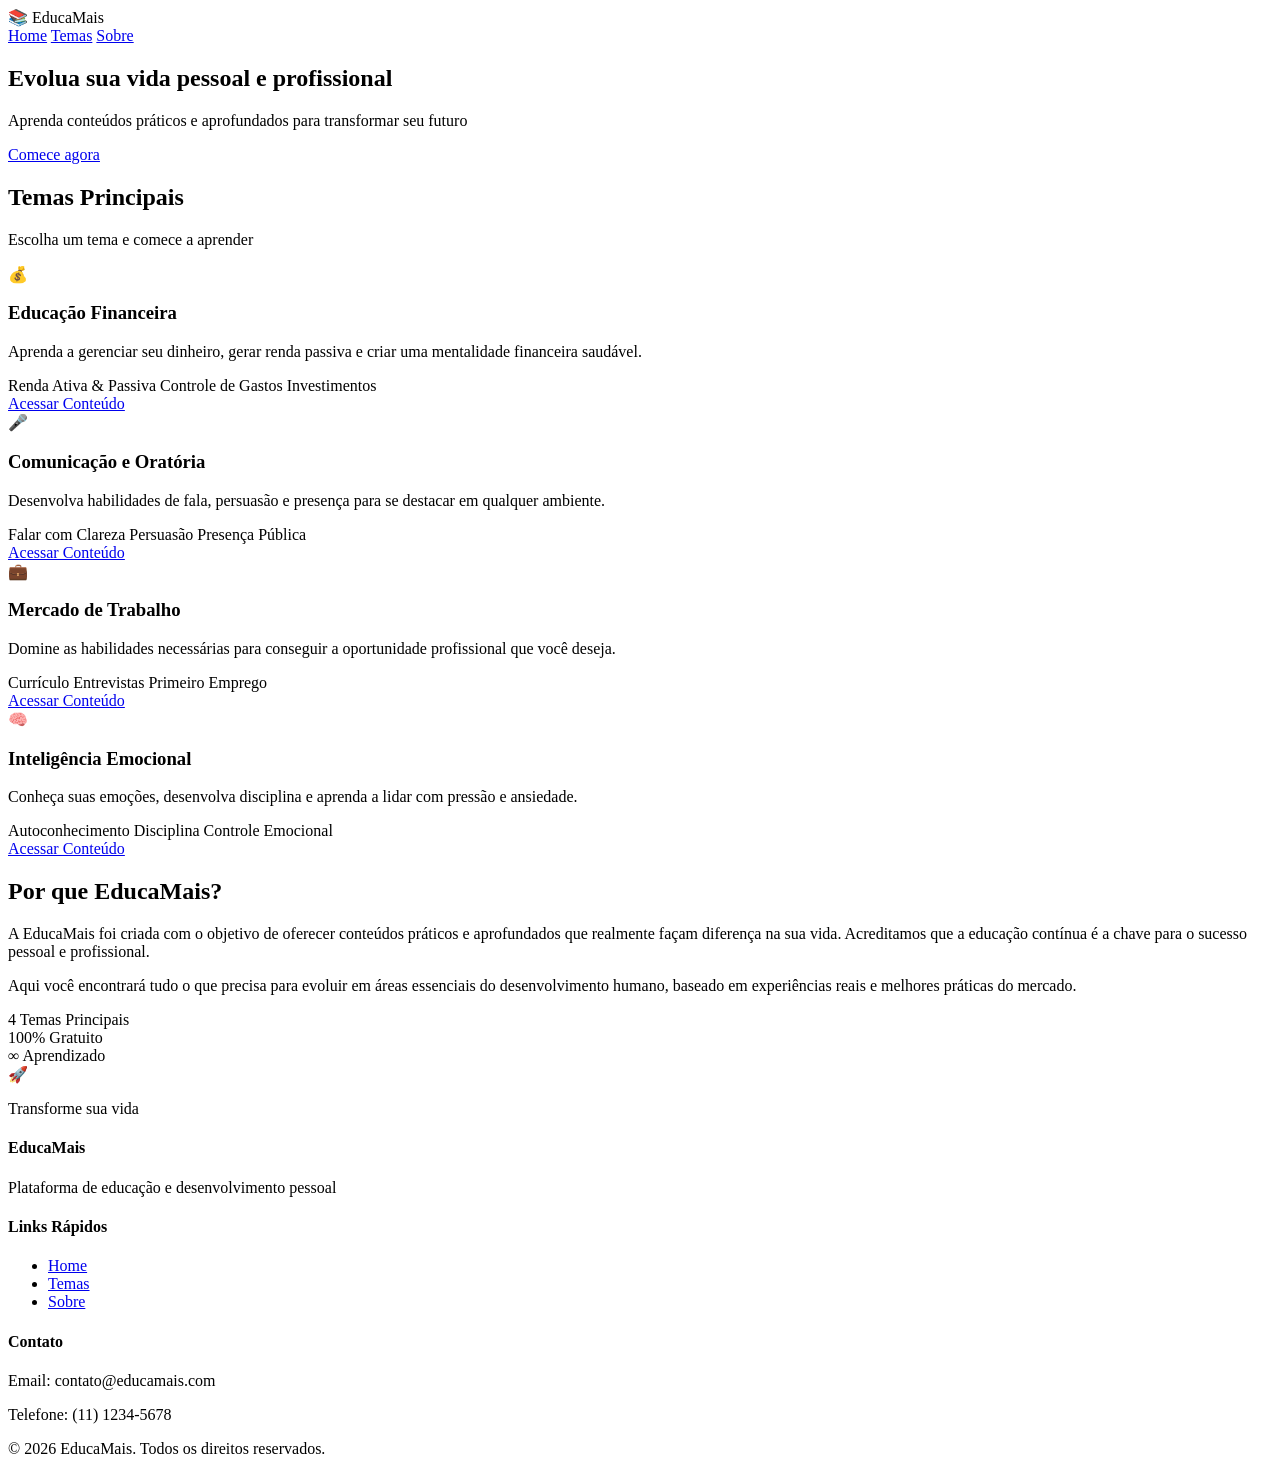
==== index.html @ 3a226efd "Add files via upload" ====
<!DOCTYPE html>
<html lang="pt-BR">
<head>
    <meta charset="UTF-8">
    <meta name="viewport" content="width=device-width, initial-scale=1.0">
    <title>EducaMais - Educação e Desenvolvimento Pessoal</title>
    <link rel="stylesheet" href="style.css">
</head>
<body>
    <!-- Navbar Fixa -->
    <nav class="navbar">
        <div class="navbar-container">
            <div class="navbar-logo">
                <span class="logo-icon">📚</span>
                <span class="logo-text">EducaMais</span>
            </div>
            <div class="navbar-menu">
                <a href="index.html" class="nav-link active">Home</a>
                <a href="#temas" class="nav-link">Temas</a>
                <a href="#sobre" class="nav-link">Sobre</a>
            </div>
            <div class="hamburger">
                <span></span>
                <span></span>
                <span></span>
            </div>
        </div>
    </nav>

    <!-- Hero Section -->
    <section class="hero">
        <div class="hero-content">
            <h1 class="hero-title">Evolua sua vida pessoal e profissional</h1>
            <p class="hero-subtitle">Aprenda conteúdos práticos e aprofundados para transformar seu futuro</p>
            <a href="#temas" class="btn btn-primary btn-large">Comece agora</a>
        </div>
        <div class="hero-background">
            <div class="gradient-orb orb-1"></div>
            <div class="gradient-orb orb-2"></div>
            <div class="gradient-orb orb-3"></div>
        </div>
    </section>

    <!-- Seção de Temas -->
    <section id="temas" class="temas">
        <div class="container">
            <div class="section-header">
                <h2 class="section-title">Temas Principais</h2>
                <p class="section-subtitle">Escolha um tema e comece a aprender</p>
            </div>

            <div class="temas-grid">
                <!-- Card Educação Financeira -->
                <div class="tema-card">
                    <div class="card-icon">💰</div>
                    <h3 class="card-title">Educação Financeira</h3>
                    <p class="card-description">Aprenda a gerenciar seu dinheiro, gerar renda passiva e criar uma mentalidade financeira saudável.</p>
                    <div class="card-features">
                        <span class="feature">Renda Ativa & Passiva</span>
                        <span class="feature">Controle de Gastos</span>
                        <span class="feature">Investimentos</span>
                    </div>
                    <a href="educacao-financeira.html" class="btn btn-secondary">Acessar Conteúdo</a>
                </div>

                <!-- Card Comunicação -->
                <div class="tema-card">
                    <div class="card-icon">🎤</div>
                    <h3 class="card-title">Comunicação e Oratória</h3>
                    <p class="card-description">Desenvolva habilidades de fala, persuasão e presença para se destacar em qualquer ambiente.</p>
                    <div class="card-features">
                        <span class="feature">Falar com Clareza</span>
                        <span class="feature">Persuasão</span>
                        <span class="feature">Presença Pública</span>
                    </div>
                    <a href="comunicacao.html" class="btn btn-secondary">Acessar Conteúdo</a>
                </div>

                <!-- Card Mercado de Trabalho -->
                <div class="tema-card">
                    <div class="card-icon">💼</div>
                    <h3 class="card-title">Mercado de Trabalho</h3>
                    <p class="card-description">Domine as habilidades necessárias para conseguir a oportunidade profissional que você deseja.</p>
                    <div class="card-features">
                        <span class="feature">Currículo</span>
                        <span class="feature">Entrevistas</span>
                        <span class="feature">Primeiro Emprego</span>
                    </div>
                    <a href="mercado-trabalho.html" class="btn btn-secondary">Acessar Conteúdo</a>
                </div>

                <!-- Card Inteligência Emocional -->
                <div class="tema-card">
                    <div class="card-icon">🧠</div>
                    <h3 class="card-title">Inteligência Emocional</h3>
                    <p class="card-description">Conheça suas emoções, desenvolva disciplina e aprenda a lidar com pressão e ansiedade.</p>
                    <div class="card-features">
                        <span class="feature">Autoconhecimento</span>
                        <span class="feature">Disciplina</span>
                        <span class="feature">Controle Emocional</span>
                    </div>
                    <a href="inteligencia-emocional.html" class="btn btn-secondary">Acessar Conteúdo</a>
                </div>
            </div>
        </div>
    </section>

    <!-- Seção Sobre -->
    <section id="sobre" class="sobre">
        <div class="container">
            <div class="sobre-content">
                <div class="sobre-text">
                    <h2 class="sobre-title">Por que EducaMais?</h2>
                    <p class="sobre-paragraph">
                        A EducaMais foi criada com o objetivo de oferecer conteúdos práticos e aprofundados que realmente façam diferença na sua vida. Acreditamos que a educação contínua é a chave para o sucesso pessoal e profissional.
                    </p>
                    <p class="sobre-paragraph">
                        Aqui você encontrará tudo o que precisa para evoluir em áreas essenciais do desenvolvimento humano, baseado em experiências reais e melhores práticas do mercado.
                    </p>
                    <div class="sobre-stats">
                        <div class="stat">
                            <span class="stat-number">4</span>
                            <span class="stat-label">Temas Principais</span>
                        </div>
                        <div class="stat">
                            <span class="stat-number">100%</span>
                            <span class="stat-label">Gratuito</span>
                        </div>
                        <div class="stat">
                            <span class="stat-number">∞</span>
                            <span class="stat-label">Aprendizado</span>
                        </div>
                    </div>
                </div>
                <div class="sobre-image">
                    <div class="image-placeholder">
                        <div class="placeholder-content">
                            <span class="placeholder-icon">🚀</span>
                            <p>Transforme sua vida</p>
                        </div>
                    </div>
                </div>
            </div>
        </div>
    </section>

    <!-- Footer -->
    <footer class="footer">
        <div class="container">
            <div class="footer-content">
                <div class="footer-section">
                    <h4>EducaMais</h4>
                    <p>Plataforma de educação e desenvolvimento pessoal</p>
                </div>
                <div class="footer-section">
                    <h4>Links Rápidos</h4>
                    <ul>
                        <li><a href="index.html">Home</a></li>
                        <li><a href="#temas">Temas</a></li>
                        <li><a href="#sobre">Sobre</a></li>
                    </ul>
                </div>
                <div class="footer-section">
                    <h4>Contato</h4>
                    <p>Email: contato@educamais.com</p>
                    <p>Telefone: (11) 1234-5678</p>
                </div>
            </div>
            <div class="footer-bottom">
                <p>&copy; 2026 EducaMais. Todos os direitos reservados.</p>
            </div>
        </div>
    </footer>

    <script src="script.js"></script>
</body>
</html>
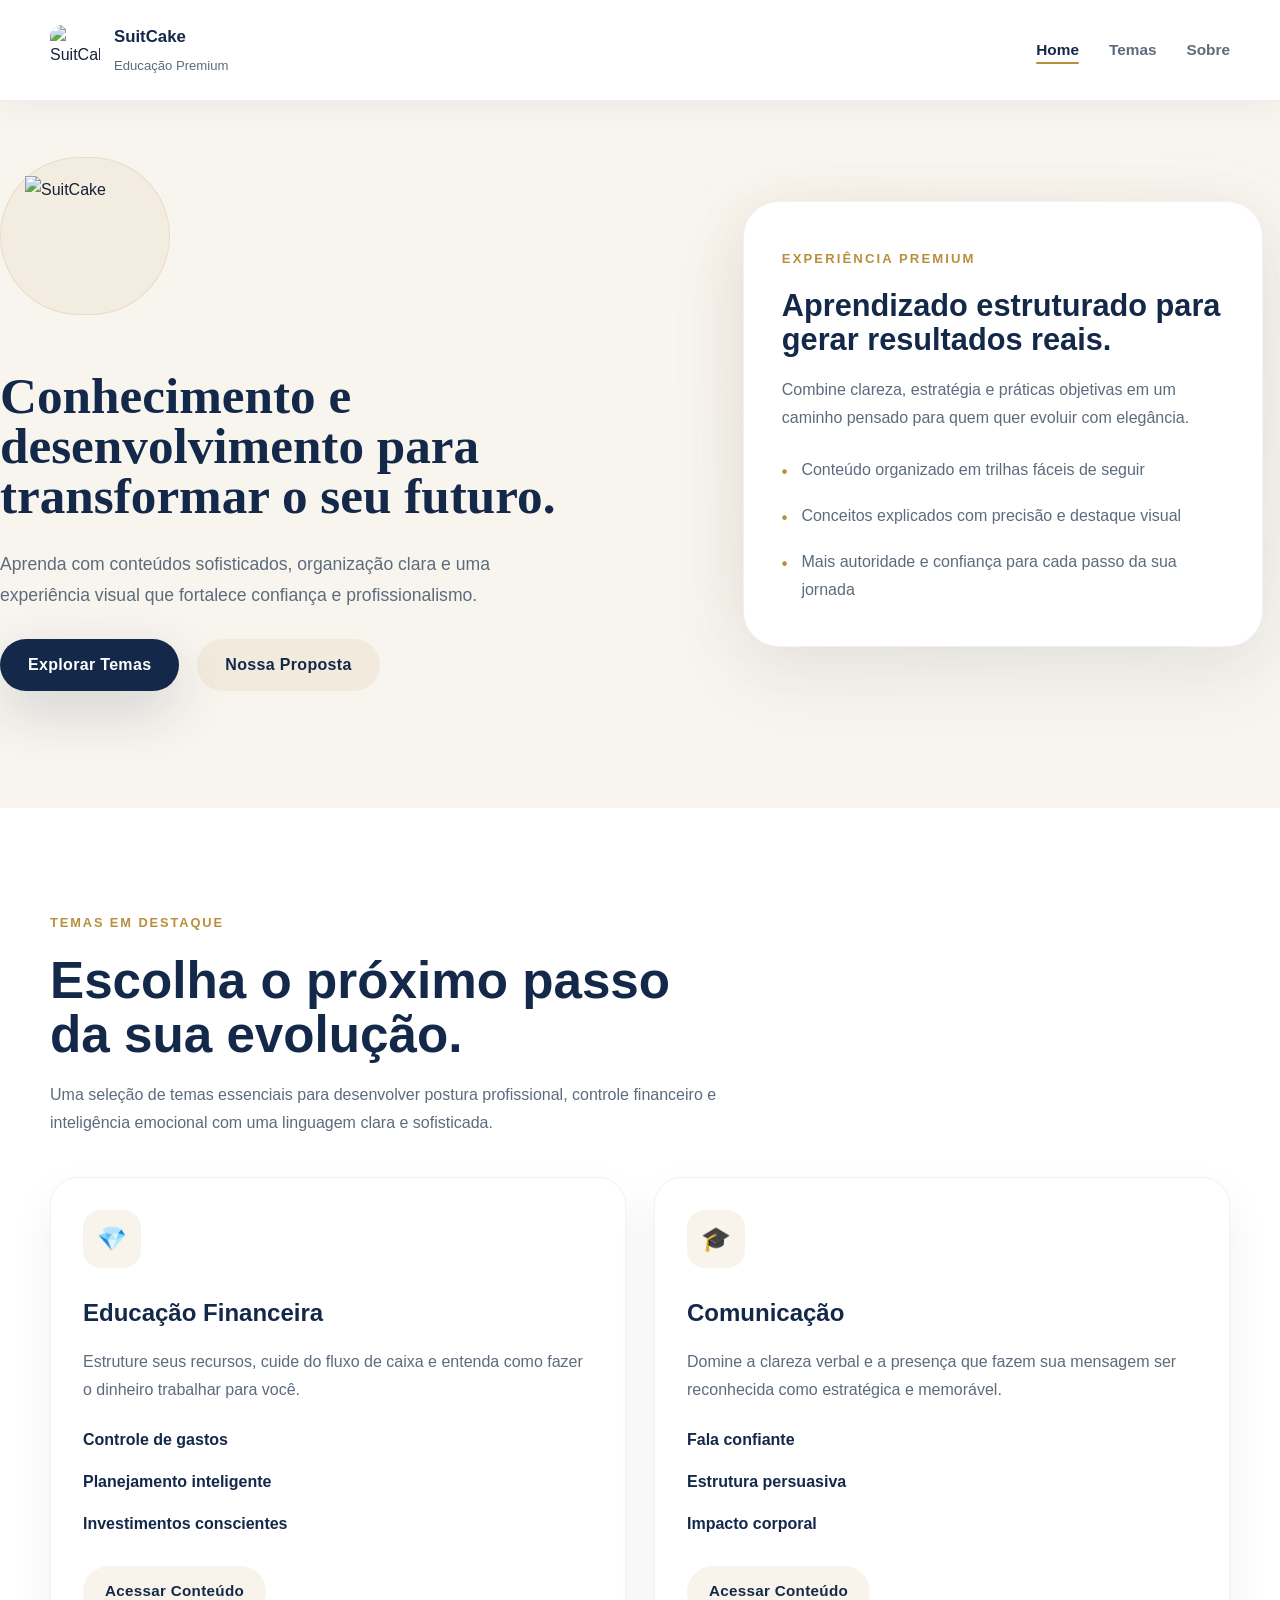
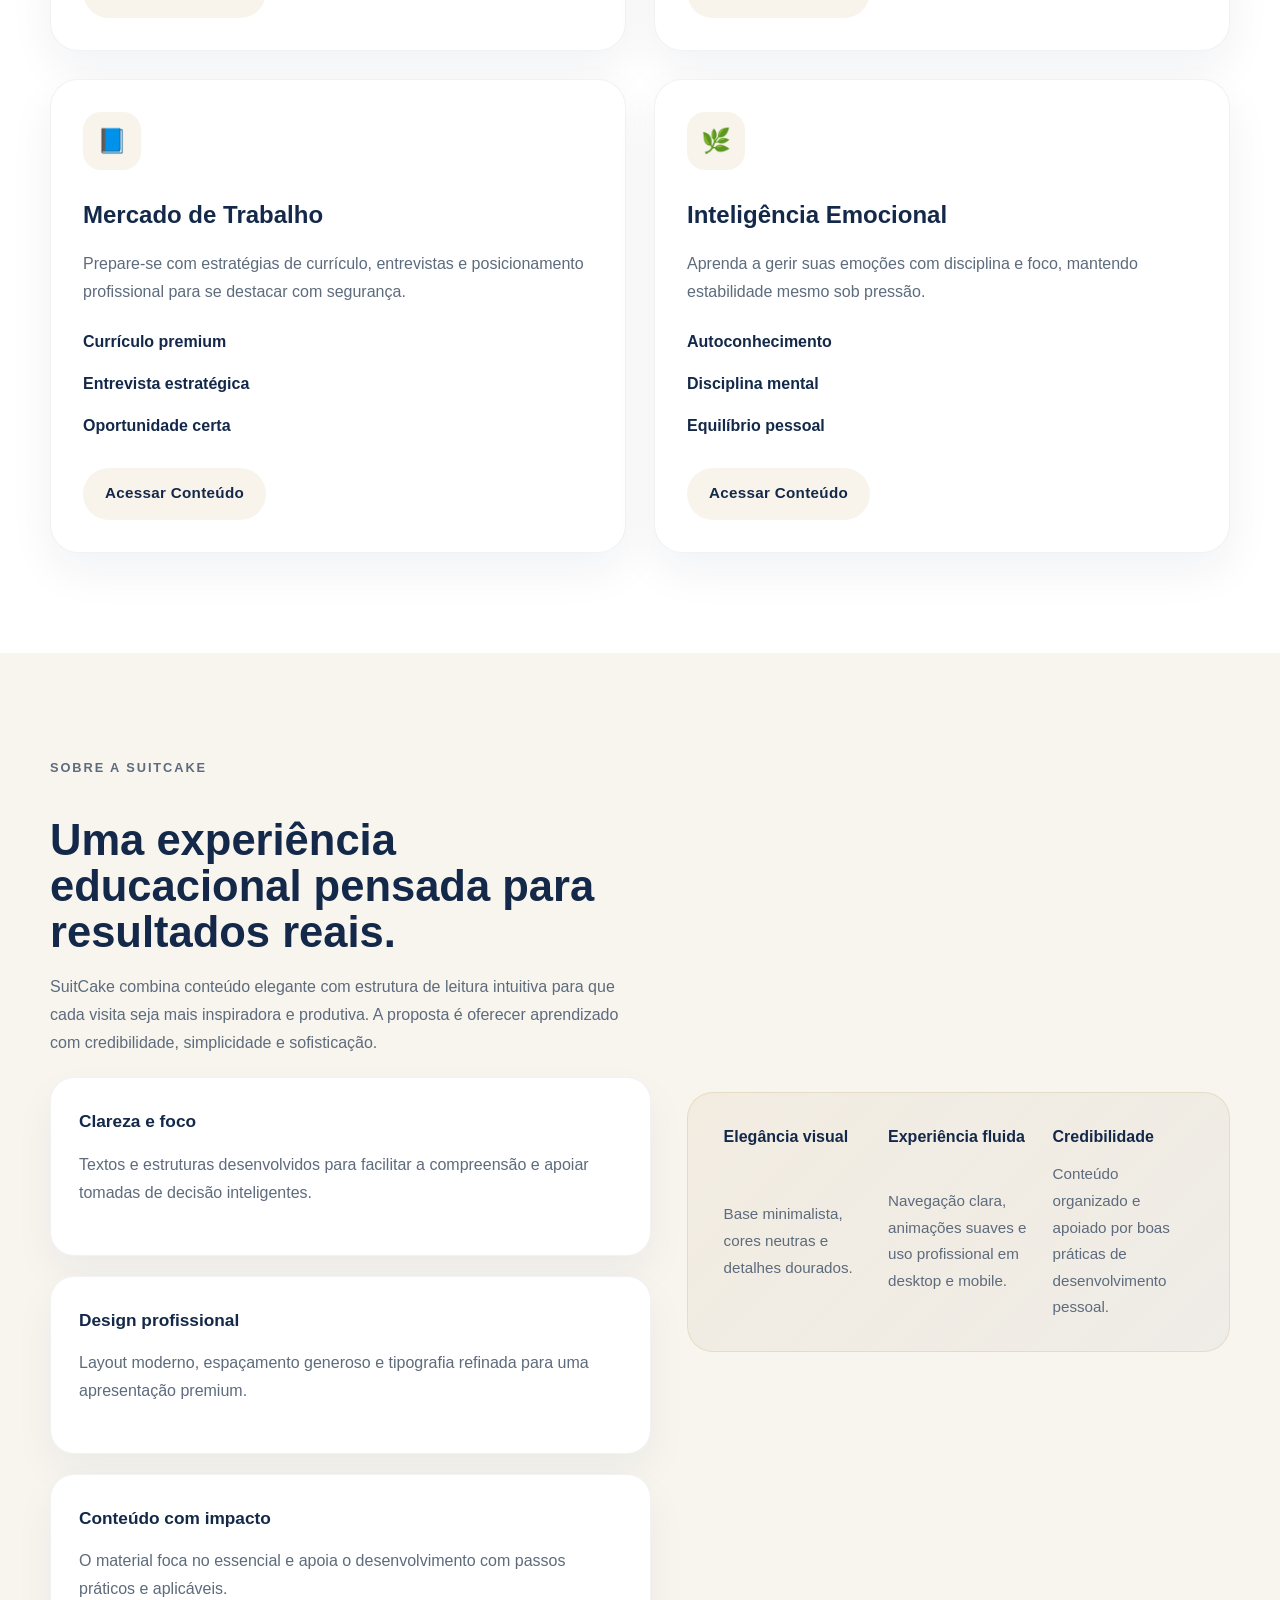
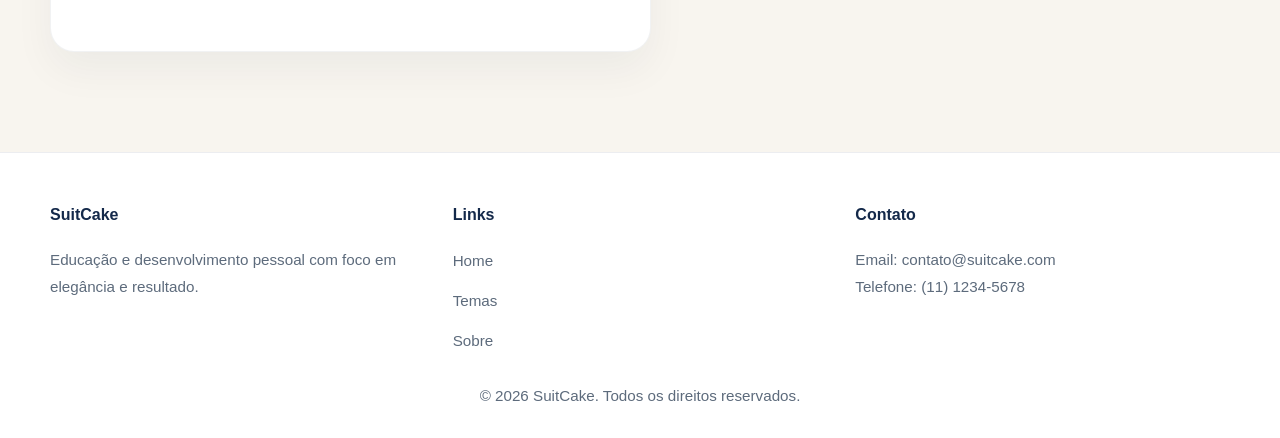
==== commit 808939e0: "Add files via upload" ====
--- a/index.html
+++ b/index.html
@@ -1,177 +1,184 @@
-<!DOCTYPE html>
-<html lang="pt-BR">
-<head>
-    <meta charset="UTF-8">
-    <meta name="viewport" content="width=device-width, initial-scale=1.0">
-    <title>EducaMais - Educação e Desenvolvimento Pessoal</title>
-    <link rel="stylesheet" href="style.css">
-</head>
-<body>
-    <!-- Navbar Fixa -->
-    <nav class="navbar">
-        <div class="navbar-container">
-            <div class="navbar-logo">
-                <span class="logo-icon">📚</span>
-                <span class="logo-text">EducaMais</span>
-            </div>
-            <div class="navbar-menu">
-                <a href="index.html" class="nav-link active">Home</a>
-                <a href="#temas" class="nav-link">Temas</a>
-                <a href="#sobre" class="nav-link">Sobre</a>
-            </div>
-            <div class="hamburger">
-                <span></span>
-                <span></span>
-                <span></span>
-            </div>
-        </div>
-    </nav>
-
-    <!-- Hero Section -->
-    <section class="hero">
-        <div class="hero-content">
-            <h1 class="hero-title">Evolua sua vida pessoal e profissional</h1>
-            <p class="hero-subtitle">Aprenda conteúdos práticos e aprofundados para transformar seu futuro</p>
-            <a href="#temas" class="btn btn-primary btn-large">Comece agora</a>
-        </div>
-        <div class="hero-background">
-            <div class="gradient-orb orb-1"></div>
-            <div class="gradient-orb orb-2"></div>
-            <div class="gradient-orb orb-3"></div>
-        </div>
-    </section>
-
-    <!-- Seção de Temas -->
-    <section id="temas" class="temas">
-        <div class="container">
-            <div class="section-header">
-                <h2 class="section-title">Temas Principais</h2>
-                <p class="section-subtitle">Escolha um tema e comece a aprender</p>
-            </div>
-
-            <div class="temas-grid">
-                <!-- Card Educação Financeira -->
-                <div class="tema-card">
-                    <div class="card-icon">💰</div>
-                    <h3 class="card-title">Educação Financeira</h3>
-                    <p class="card-description">Aprenda a gerenciar seu dinheiro, gerar renda passiva e criar uma mentalidade financeira saudável.</p>
-                    <div class="card-features">
-                        <span class="feature">Renda Ativa & Passiva</span>
-                        <span class="feature">Controle de Gastos</span>
-                        <span class="feature">Investimentos</span>
-                    </div>
-                    <a href="educacao-financeira.html" class="btn btn-secondary">Acessar Conteúdo</a>
-                </div>
-
-                <!-- Card Comunicação -->
-                <div class="tema-card">
-                    <div class="card-icon">🎤</div>
-                    <h3 class="card-title">Comunicação e Oratória</h3>
-                    <p class="card-description">Desenvolva habilidades de fala, persuasão e presença para se destacar em qualquer ambiente.</p>
-                    <div class="card-features">
-                        <span class="feature">Falar com Clareza</span>
-                        <span class="feature">Persuasão</span>
-                        <span class="feature">Presença Pública</span>
-                    </div>
-                    <a href="comunicacao.html" class="btn btn-secondary">Acessar Conteúdo</a>
-                </div>
-
-                <!-- Card Mercado de Trabalho -->
-                <div class="tema-card">
-                    <div class="card-icon">💼</div>
-                    <h3 class="card-title">Mercado de Trabalho</h3>
-                    <p class="card-description">Domine as habilidades necessárias para conseguir a oportunidade profissional que você deseja.</p>
-                    <div class="card-features">
-                        <span class="feature">Currículo</span>
-                        <span class="feature">Entrevistas</span>
-                        <span class="feature">Primeiro Emprego</span>
-                    </div>
-                    <a href="mercado-trabalho.html" class="btn btn-secondary">Acessar Conteúdo</a>
-                </div>
-
-                <!-- Card Inteligência Emocional -->
-                <div class="tema-card">
-                    <div class="card-icon">🧠</div>
-                    <h3 class="card-title">Inteligência Emocional</h3>
-                    <p class="card-description">Conheça suas emoções, desenvolva disciplina e aprenda a lidar com pressão e ansiedade.</p>
-                    <div class="card-features">
-                        <span class="feature">Autoconhecimento</span>
-                        <span class="feature">Disciplina</span>
-                        <span class="feature">Controle Emocional</span>
-                    </div>
-                    <a href="inteligencia-emocional.html" class="btn btn-secondary">Acessar Conteúdo</a>
-                </div>
-            </div>
-        </div>
-    </section>
-
-    <!-- Seção Sobre -->
-    <section id="sobre" class="sobre">
-        <div class="container">
-            <div class="sobre-content">
-                <div class="sobre-text">
-                    <h2 class="sobre-title">Por que EducaMais?</h2>
-                    <p class="sobre-paragraph">
-                        A EducaMais foi criada com o objetivo de oferecer conteúdos práticos e aprofundados que realmente façam diferença na sua vida. Acreditamos que a educação contínua é a chave para o sucesso pessoal e profissional.
-                    </p>
-                    <p class="sobre-paragraph">
-                        Aqui você encontrará tudo o que precisa para evoluir em áreas essenciais do desenvolvimento humano, baseado em experiências reais e melhores práticas do mercado.
-                    </p>
-                    <div class="sobre-stats">
-                        <div class="stat">
-                            <span class="stat-number">4</span>
-                            <span class="stat-label">Temas Principais</span>
-                        </div>
-                        <div class="stat">
-                            <span class="stat-number">100%</span>
-                            <span class="stat-label">Gratuito</span>
-                        </div>
-                        <div class="stat">
-                            <span class="stat-number">∞</span>
-                            <span class="stat-label">Aprendizado</span>
-                        </div>
-                    </div>
-                </div>
-                <div class="sobre-image">
-                    <div class="image-placeholder">
-                        <div class="placeholder-content">
-                            <span class="placeholder-icon">🚀</span>
-                            <p>Transforme sua vida</p>
-                        </div>
-                    </div>
-                </div>
-            </div>
-        </div>
-    </section>
-
-    <!-- Footer -->
-    <footer class="footer">
-        <div class="container">
-            <div class="footer-content">
-                <div class="footer-section">
-                    <h4>EducaMais</h4>
-                    <p>Plataforma de educação e desenvolvimento pessoal</p>
-                </div>
-                <div class="footer-section">
-                    <h4>Links Rápidos</h4>
-                    <ul>
-                        <li><a href="index.html">Home</a></li>
-                        <li><a href="#temas">Temas</a></li>
-                        <li><a href="#sobre">Sobre</a></li>
-                    </ul>
-                </div>
-                <div class="footer-section">
-                    <h4>Contato</h4>
-                    <p>Email: contato@educamais.com</p>
-                    <p>Telefone: (11) 1234-5678</p>
-                </div>
-            </div>
-            <div class="footer-bottom">
-                <p>&copy; 2026 EducaMais. Todos os direitos reservados.</p>
-            </div>
-        </div>
-    </footer>
-
-    <script src="script.js"></script>
-</body>
+﻿<!DOCTYPE html>
+<html lang="pt-BR">
+<head>
+    <meta charset="UTF-8">
+    <meta name="viewport" content="width=device-width, initial-scale=1.0">
+    <title>SuitCake - Educação e Desenvolvimento Pessoal</title>
+    <link rel="stylesheet" href="style.css">
+</head>
+<body>
+    <nav class="navbar">
+        <div class="navbar-container">
+            <div class="navbar-logo">
+                <img src="imagem/WhatsApp Image 2026-05-11 at 21.09.48.jpeg" alt="SuitCake Logo" class="logo-image">
+                <div class="logo-text">
+                    <span class="site-name">SuitCake</span>
+                    <span class="site-subtitle">Educação Premium</span>
+                </div>
+            </div>
+            <div class="navbar-menu">
+                <a href="index.html" class="nav-link active">Home</a>
+                <a href="#temas" class="nav-link">Temas</a>
+                <a href="#sobre" class="nav-link">Sobre</a>
+            </div>
+            <button class="hamburger" type="button" aria-label="Abrir menu">
+                <span></span>
+            </button>
+        </div>
+    </nav>
+
+    <main>
+        <section class="hero">
+            <div class="hero-copy fade-item">
+                <div class="hero-logo">
+                    <img src="imagem/WhatsApp Image 2026-05-11 at 21.09.48.jpeg" alt="SuitCake" class="hero-logo-image">
+                </div>
+                <h1 class="hero-title">Conhecimento e desenvolvimento para transformar o seu futuro.</h1>
+                <p class="hero-description">Aprenda com conteúdos sofisticados, organização clara e uma experiência visual que fortalece confiança e profissionalismo.</p>
+                <div class="hero-actions">
+                    <a href="#temas" class="btn btn-primary">Explorar Temas</a>
+                    <a href="#sobre" class="btn btn-secondary">Nossa Proposta</a>
+                </div>
+            </div>
+            <div class="hero-visual fade-item">
+                <div class="hero-card">
+                    <span class="hero-label">Experiência premium</span>
+                    <h2>Aprendizado estruturado para gerar resultados reais.</h2>
+                    <p>Combine clareza, estratégia e práticas objetivas em um caminho pensado para quem quer evoluir com elegância.</p>
+                    <ul>
+                        <li>Conteúdo organizado em trilhas fáceis de seguir</li>
+                        <li>Conceitos explicados com precisão e destaque visual</li>
+                        <li>Mais autoridade e confiança para cada passo da sua jornada</li>
+                    </ul>
+                </div>
+            </div>
+        </section>
+
+        <section id="temas" class="section section-alt">
+            <div class="container">
+                <div class="section-header fade-item">
+                    <p class="section-label">Temas em destaque</p>
+                    <h2 class="section-title">Escolha o próximo passo da sua evolução.</h2>
+                    <p class="section-text">Uma seleção de temas essenciais para desenvolver postura profissional, controle financeiro e inteligência emocional com uma linguagem clara e sofisticada.</p>
+                </div>
+
+                <div class="theme-grid">
+                    <article class="theme-card fade-item">
+                        <div class="theme-icon">💎</div>
+                        <h3>Educação Financeira</h3>
+                        <p>Estruture seus recursos, cuide do fluxo de caixa e entenda como fazer o dinheiro trabalhar para você.</p>
+                        <div class="feature-list">
+                            <span class="feature">Controle de gastos</span>
+                            <span class="feature">Planejamento inteligente</span>
+                            <span class="feature">Investimentos conscientes</span>
+                        </div>
+                        <a href="educacao-financeira.html" class="btn btn-secondary">Acessar Conteúdo</a>
+                    </article>
+                    <article class="theme-card fade-item">
+                        <div class="theme-icon">🎓</div>
+                        <h3>Comunicação</h3>
+                        <p>Domine a clareza verbal e a presença que fazem sua mensagem ser reconhecida como estratégica e memorável.</p>
+                        <div class="feature-list">
+                            <span class="feature">Fala confiante</span>
+                            <span class="feature">Estrutura persuasiva</span>
+                            <span class="feature">Impacto corporal</span>
+                        </div>
+                        <a href="comunicacao.html" class="btn btn-secondary">Acessar Conteúdo</a>
+                    </article>
+                    <article class="theme-card fade-item">
+                        <div class="theme-icon">📘</div>
+                        <h3>Mercado de Trabalho</h3>
+                        <p>Prepare-se com estratégias de currículo, entrevistas e posicionamento profissional para se destacar com segurança.</p>
+                        <div class="feature-list">
+                            <span class="feature">Currículo premium</span>
+                            <span class="feature">Entrevista estratégica</span>
+                            <span class="feature">Oportunidade certa</span>
+                        </div>
+                        <a href="mercado-trabalho.html" class="btn btn-secondary">Acessar Conteúdo</a>
+                    </article>
+                    <article class="theme-card fade-item">
+                        <div class="theme-icon">🌿</div>
+                        <h3>Inteligência Emocional</h3>
+                        <p>Aprenda a gerir suas emoções com disciplina e foco, mantendo estabilidade mesmo sob pressão.</p>
+                        <div class="feature-list">
+                            <span class="feature">Autoconhecimento</span>
+                            <span class="feature">Disciplina mental</span>
+                            <span class="feature">Equilíbrio pessoal</span>
+                        </div>
+                        <a href="inteligencia-emocional.html" class="btn btn-secondary">Acessar Conteúdo</a>
+                    </article>
+                </div>
+            </div>
+        </section>
+
+        <section id="sobre" class="section">
+            <div class="container">
+                <div class="about-grid fade-item">
+                    <div class="about-copy">
+                        <p class="section-label">Sobre a SuitCake</p>
+                        <h2 class="section-title">Uma experiência educacional pensada para resultados reais.</h2>
+                        <p class="section-text">SuitCake combina conteúdo elegante com estrutura de leitura intuitiva para que cada visita seja mais inspiradora e produtiva. A proposta é oferecer aprendizado com credibilidade, simplicidade e sofisticação.</p>
+                        <div class="info-cards">
+                            <div class="info-card">
+                                <h4>Clareza e foco</h4>
+                                <p>Textos e estruturas desenvolvidos para facilitar a compreensão e apoiar tomadas de decisão inteligentes.</p>
+                            </div>
+                            <div class="info-card">
+                                <h4>Design profissional</h4>
+                                <p>Layout moderno, espaçamento generoso e tipografia refinada para uma apresentação premium.</p>
+                            </div>
+                            <div class="info-card">
+                                <h4>Conteúdo com impacto</h4>
+                                <p>O material foca no essencial e apoia o desenvolvimento com passos práticos e aplicáveis.</p>
+                            </div>
+                        </div>
+                    </div>
+                    <div class="features-bar">
+                        <div class="feature-pill">
+                            <strong>Elegância visual</strong>
+                            <span>Base minimalista, cores neutras e detalhes dourados.</span>
+                        </div>
+                        <div class="feature-pill">
+                            <strong>Experiência fluida</strong>
+                            <span>Navegação clara, animações suaves e uso profissional em desktop e mobile.</span>
+                        </div>
+                        <div class="feature-pill">
+                            <strong>Credibilidade</strong>
+                            <span>Conteúdo organizado e apoiado por boas práticas de desenvolvimento pessoal.</span>
+                        </div>
+                    </div>
+                </div>
+            </div>
+        </section>
+    </main>
+
+    <footer class="footer">
+        <div class="container">
+            <div class="footer-content">
+                <div class="footer-section">
+                    <h4>SuitCake</h4>
+                    <p>Educação e desenvolvimento pessoal com foco em elegância e resultado.</p>
+                </div>
+                <div class="footer-section">
+                    <h4>Links</h4>
+                    <ul>
+                        <li><a href="index.html">Home</a></li>
+                        <li><a href="#temas">Temas</a></li>
+                        <li><a href="#sobre">Sobre</a></li>
+                    </ul>
+                </div>
+                <div class="footer-section">
+                    <h4>Contato</h4>
+                    <p>Email: contato@suitcake.com</p>
+                    <p>Telefone: (11) 1234-5678</p>
+                </div>
+            </div>
+            <div class="footer-bottom">
+                <p>&copy; 2026 SuitCake. Todos os direitos reservados.</p>
+            </div>
+        </div>
+    </footer>
+
+    <script src="script.js"></script>
+</body>
 </html>
--- a/style.css
+++ b/style.css
@@ -0,0 +1,1359 @@
+﻿:root {
+    --bg-base: #f8f5ef;
+    --surface: #ffffff;
+    --surface-soft: #fbf8f2;
+    --text-primary: #172036;
+    --text-secondary: #5d6b7c;
+    --accent: #14294a;
+    --accent-soft: #7184a0;
+    --gold: #b78f3d;
+    --gold-soft: #f2e4b3;
+    --border: rgba(20, 34, 63, 0.12);
+    --shadow: 0 28px 80px rgba(20, 34, 63, 0.08);
+    --radius: 30px;
+    --radius-sm: 18px;
+    --spacing-xs: 8px;
+    --spacing-sm: 14px;
+    --spacing-md: 22px;
+    --spacing-lg: 34px;
+    --spacing-xl: 56px;
+    --font-main: 'Segoe UI', Tahoma, Geneva, Verdana, sans-serif;
+    --font-secondary: 'Georgia', 'Times New Roman', serif;
+    --transition: 0.35s ease;
+}
+
+* {
+    margin: 0;
+    padding: 0;
+    box-sizing: border-box;
+}
+
+html {
+    scroll-behavior: smooth;
+}
+
+body {
+    min-height: 100vh;
+    font-family: var(--font-main);
+    font-size: 16px;
+    color: var(--text-primary);
+    background: var(--bg-base);
+    line-height: 1.75;
+    overflow-x: hidden;
+}
+
+img {
+    max-width: 100%;
+    display: block;
+}
+
+a {
+    color: inherit;
+    text-decoration: none;
+}
+
+button,
+input,
+textarea {
+    font: inherit;
+}
+
+.container {
+    width: min(1180px, calc(100% - 48px));
+    margin: 0 auto;
+}
+
+.section {
+    padding: 100px 0;
+}
+
+.section-alt {
+    background: var(--surface);
+}
+
+.section-header {
+    max-width: 680px;
+    margin-bottom: 40px;
+}
+
+.section-label {
+    display: inline-flex;
+    align-items: center;
+    gap: 10px;
+    color: var(--gold);
+    font-weight: 700;
+    text-transform: uppercase;
+    letter-spacing: 0.15em;
+    font-size: 0.8rem;
+}
+
+.section-title {
+    font-size: clamp(2.4rem, 4vw, 4rem);
+    line-height: 1.06;
+    margin-top: 18px;
+    margin-bottom: 18px;
+    color: var(--accent);
+}
+
+.section-text {
+    color: var(--text-secondary);
+    font-size: 1rem;
+}
+
+.navbar {
+    position: fixed;
+    inset: 0 0 auto 0;
+    z-index: 1000;
+    background: rgba(255, 255, 255, 0.96);
+    backdrop-filter: blur(18px);
+    border-bottom: 1px solid rgba(20, 34, 63, 0.08);
+    box-shadow: 0 10px 32px rgba(20, 34, 63, 0.04);
+}
+
+.navbar.scrolled {
+    box-shadow: 0 20px 50px rgba(20, 34, 63, 0.12);
+}
+
+.navbar-container {
+    display: flex;
+    align-items: center;
+    justify-content: space-between;
+    padding: 22px 0;
+    width: min(1180px, calc(100% - 48px));
+    margin: 0 auto;
+}
+
+.navbar-logo {
+    display: flex;
+    align-items: center;
+    gap: 14px;
+}
+
+.logo-image {
+    width: 50px;
+    height: 50px;
+    object-fit: contain;
+    border-radius: 12px;
+}
+
+.logo-mark {
+    width: 52px;
+    height: 52px;
+    display: inline-flex;
+    align-items: center;
+    justify-content: center;
+    border-radius: 18px;
+    background: var(--surface);
+    box-shadow: 0 18px 45px rgba(20, 34, 63, 0.08);
+    border: 1px solid rgba(183, 143, 61, 0.18);
+}
+
+.logo-mark svg {
+    width: 26px;
+    height: 26px;
+    color: var(--gold);
+}
+
+.logo-text {
+    display: flex;
+    flex-direction: column;
+    gap: 4px;
+}
+
+.logo-text .site-name {
+    font-size: 1.05rem;
+    font-weight: 700;
+    color: var(--accent);
+}
+
+.logo-text .site-subtitle {
+    font-size: 0.82rem;
+    color: var(--text-secondary);
+}
+
+.navbar-menu {
+    display: flex;
+    align-items: center;
+    gap: 30px;
+}
+
+.nav-link {
+    position: relative;
+    color: var(--text-secondary);
+    font-size: 0.96rem;
+    font-weight: 600;
+    transition: color var(--transition);
+}
+
+.nav-link:hover,
+.nav-link.active {
+    color: var(--accent);
+}
+
+.nav-link::after {
+    content: '';
+    position: absolute;
+    inset: auto 0 0 0;
+    height: 2px;
+    border-radius: 999px;
+    background: var(--gold);
+    width: 0;
+    transform-origin: left;
+    transition: width var(--transition);
+}
+
+.nav-link:hover::after,
+.nav-link.active::after {
+    width: 100%;
+}
+
+.hamburger {
+    display: none;
+    width: 42px;
+    height: 42px;
+    border-radius: 14px;
+    background: rgba(20, 34, 63, 0.06);
+    border: 1px solid rgba(20, 34, 63, 0.08);
+    align-items: center;
+    justify-content: center;
+    cursor: pointer;
+}
+
+.hamburger span,
+.hamburger span::before,
+.hamburger span::after {
+    content: '';
+    display: block;
+    width: 18px;
+    height: 2px;
+    border-radius: 999px;
+    background: var(--accent);
+    transition: transform var(--transition), opacity var(--transition);
+}
+
+.hamburger span::before {
+    transform: translateY(-6px);
+}
+
+.hamburger span::after {
+    transform: translateY(6px);
+}
+
+.hamburger.active span {
+    transform: rotate(45deg);
+}
+
+.hamburger.active span::before {
+    transform: rotate(90deg);
+}
+
+.hamburger.active span::after {
+    opacity: 0;
+}
+
+.navbar-menu.open {
+    display: flex;
+    flex-direction: column;
+    gap: 18px;
+    padding: 22px;
+    position: absolute;
+    top: 100%;
+    right: 24px;
+    left: 24px;
+    background: rgba(255, 255, 255, 0.98);
+    border: 1px solid rgba(20, 34, 63, 0.08);
+    border-radius: 24px;
+    box-shadow: 0 28px 80px rgba(20, 34, 63, 0.1);
+}
+
+.hero {
+    display: grid;
+    grid-template-columns: 1.1fr 0.9fr;
+    align-items: center;
+    min-height: calc(100vh - 92px);
+    padding: 120px 0 80px;
+    gap: 48px;
+}
+
+.hero-copy {
+    max-width: 640px;
+    display: flex;
+    flex-direction: column;
+    gap: 28px;
+}
+
+.hero-logo {
+    display: inline-flex;
+    align-items: center;
+    gap: 16px;
+    padding: 18px 24px;
+    border-radius: 999px;
+    background: rgba(183, 143, 61, 0.08);
+    border: 1px solid rgba(183, 143, 61, 0.18);
+    width: fit-content;
+}
+
+.hero-logo .hero-mark {
+    width: 40px;
+    height: 40px;
+}
+
+.hero-logo {
+    display: inline-flex;
+    align-items: center;
+    justify-content: center;
+    margin-bottom: 28px;
+}
+
+.hero-logo-image {
+    width: 120px;
+    height: 120px;
+    object-fit: contain;
+    animation: float 3s ease-in-out infinite;
+}
+
+@keyframes float {
+    0%, 100% {
+        transform: translateY(0);
+    }
+    50% {
+        transform: translateY(-10px);
+    }
+}
+
+.hero-title {
+    font-family: var(--font-secondary);
+    font-size: clamp(2.8rem, 4vw, 4.4rem);
+    line-height: 0.98;
+    color: var(--accent);
+}
+
+.hero-description {
+    color: var(--text-secondary);
+    font-size: 1.1rem;
+    max-width: 560px;
+}
+
+.hero-actions {
+    display: flex;
+    flex-wrap: wrap;
+    gap: 18px;
+}
+
+.hero-visual {
+    position: relative;
+    min-height: 420px;
+    display: flex;
+    align-items: center;
+    justify-content: center;
+}
+
+.hero-visual::before {
+    content: '';
+    position: absolute;
+    inset: 0;
+    margin: auto;
+    width: 100%;
+    height: 100%;
+    max-width: 520px;
+    max-height: 420px;
+    border-radius: 40px;
+    background: linear-gradient(135deg, rgba(183, 143, 61, 0.12), rgba(20, 34, 63, 0.03));
+    filter: blur(34px);
+    z-index: 0;
+}
+
+.hero-card {
+    position: relative;
+    z-index: 1;
+    width: 100%;
+    max-width: 520px;
+    background: var(--surface);
+    border: 1px solid rgba(20, 34, 63, 0.06);
+    border-radius: 36px;
+    padding: 42px 38px;
+    box-shadow: var(--shadow);
+}
+
+.hero-card .hero-label {
+    display: inline-flex;
+    align-items: center;
+    gap: 10px;
+    color: var(--gold);
+    font-size: 0.82rem;
+    font-weight: 700;
+    text-transform: uppercase;
+    letter-spacing: 0.16em;
+    margin-bottom: 18px;
+}
+
+.hero-card h2 {
+    font-size: clamp(1.8rem, 2.4vw, 2.6rem);
+    line-height: 1.12;
+    margin-bottom: 18px;
+    color: var(--accent);
+}
+
+.hero-card p {
+    color: var(--text-secondary);
+    margin-bottom: 24px;
+}
+
+.hero-card ul {
+    list-style: none;
+    display: grid;
+    gap: 16px;
+}
+
+.hero-card li {
+    display: flex;
+    align-items: flex-start;
+    gap: 14px;
+    color: var(--text-secondary);
+}
+
+.hero-card li::before {
+    content: '•';
+    color: var(--gold);
+    font-weight: 700;
+    margin-top: 2px;
+}
+
+.btn {
+    display: inline-flex;
+    align-items: center;
+    justify-content: center;
+    min-height: 52px;
+    padding: 0 28px;
+    border-radius: 999px;
+    border: none;
+    cursor: pointer;
+    transition: transform var(--transition), background-color var(--transition), color var(--transition), box-shadow var(--transition);
+    font-weight: 700;
+    letter-spacing: 0.02em;
+}
+
+.btn-primary {
+    background: var(--accent);
+    color: #ffffff;
+    box-shadow: 0 20px 55px rgba(20, 34, 63, 0.16);
+}
+
+.btn-secondary {
+    background: rgba(183, 143, 61, 0.1);
+    color: var(--accent);
+}
+
+.btn:hover {
+    transform: translateY(-2px);
+}
+
+.theme-grid {
+    display: grid;
+    grid-template-columns: repeat(2, minmax(0, 1fr));
+    gap: 28px;
+}
+
+.theme-card {
+    background: var(--surface);
+    border: 1px solid rgba(20, 34, 63, 0.06);
+    border-radius: 28px;
+    padding: 32px;
+    box-shadow: 0 18px 45px rgba(20, 34, 63, 0.06);
+    transition: transform var(--transition), box-shadow var(--transition), border-color var(--transition);
+}
+
+.theme-card:hover {
+    transform: translateY(-8px);
+    box-shadow: 0 24px 70px rgba(20, 34, 63, 0.12);
+    border-color: rgba(20, 34, 63, 0.12);
+}
+
+.theme-icon {
+    width: 58px;
+    height: 58px;
+    border-radius: 18px;
+    display: grid;
+    place-items: center;
+    margin-bottom: 24px;
+    background: rgba(183, 143, 61, 0.1);
+    color: var(--gold);
+    font-size: 1.5rem;
+}
+
+.theme-card h3 {
+    font-size: 1.5rem;
+    margin-bottom: 14px;
+    color: var(--accent);
+}
+
+.theme-card p {
+    color: var(--text-secondary);
+    margin-bottom: 22px;
+}
+
+.theme-card .feature-list {
+    display: grid;
+    gap: 14px;
+    margin-bottom: 28px;
+}
+
+.theme-card .feature {
+    display: inline-flex;
+    align-items: center;
+    gap: 10px;
+    color: var(--accent);
+    font-weight: 600;
+}
+
+.theme-card .btn-secondary {
+    padding: 12px 22px;
+    font-size: 0.95rem;
+}
+
+.about-grid {
+    display: grid;
+    grid-template-columns: 1.05fr 0.95fr;
+    gap: 36px;
+    align-items: center;
+}
+
+.about-copy h2 {
+    font-size: clamp(2.2rem, 3.4vw, 3.4rem);
+    margin-bottom: 18px;
+    color: var(--accent);
+}
+
+.about-copy p {
+    color: var(--text-secondary);
+    margin-bottom: 20px;
+}
+
+.info-cards {
+    display: grid;
+    gap: 20px;
+}
+
+.info-card {
+    padding: 28px;
+    border-radius: 24px;
+    background: var(--surface);
+    border: 1px solid rgba(20, 34, 63, 0.06);
+    box-shadow: 0 18px 40px rgba(20, 34, 63, 0.05);
+}
+
+.info-card h4 {
+    font-size: 1.08rem;
+    margin-bottom: 14px;
+    color: var(--accent);
+}
+
+.info-card p {
+    color: var(--text-secondary);
+}
+
+.features-bar {
+    padding: 30px 36px;
+    background: linear-gradient(135deg, rgba(183, 143, 61, 0.08), rgba(20, 34, 63, 0.04));
+    border-radius: 26px;
+    border: 1px solid rgba(183, 143, 61, 0.18);
+    display: grid;
+    grid-template-columns: repeat(3, minmax(0, 1fr));
+    gap: 24px;
+    margin-top: 40px;
+}
+
+.feature-pill {
+    display: grid;
+    gap: 10px;
+}
+
+.feature-pill strong {
+    display: block;
+    color: var(--accent);
+    font-size: 1rem;
+}
+
+.feature-pill span {
+    color: var(--text-secondary);
+    font-size: 0.95rem;
+}
+
+.footer {
+    background: var(--surface);
+    border-top: 1px solid rgba(20, 34, 63, 0.08);
+    padding: 48px 0 28px;
+}
+
+.footer-content {
+    display: grid;
+    grid-template-columns: repeat(3, minmax(0, 1fr));
+    gap: 28px;
+    margin-bottom: 28px;
+}
+
+.footer-section h4 {
+    font-size: 1rem;
+    margin-bottom: 18px;
+    color: var(--accent);
+}
+
+.footer-section p,
+.footer-section li a {
+    color: var(--text-secondary);
+    font-size: 0.95rem;
+}
+
+.footer-section ul {
+    list-style: none;
+    display: grid;
+    gap: 12px;
+}
+
+.footer-bottom {
+    text-align: center;
+    color: var(--text-secondary);
+    font-size: 0.95rem;
+}
+
+.tema-header {
+    position: relative;
+    padding: 100px 0 80px;
+    background: var(--surface);
+    overflow: hidden;
+}
+
+.tema-header-content {
+    width: min(920px, calc(100% - 48px));
+    margin: 0 auto;
+    padding: 0 24px;
+}
+
+.tema-breadcrumb {
+    color: var(--gold);
+    font-size: 0.85rem;
+    letter-spacing: 0.1em;
+    text-transform: uppercase;
+    margin-bottom: 20px;
+}
+
+.tema-title {
+    font-family: var(--font-secondary);
+    font-size: clamp(2.4rem, 4vw, 3.4rem);
+    line-height: 1.02;
+    color: var(--accent);
+    margin-bottom: 18px;
+}
+
+.tema-subtitle {
+    color: var(--text-secondary);
+    font-size: 1.05rem;
+    max-width: 760px;
+}
+
+.tema-content {
+    padding: 100px 0 140px;
+}
+
+.content-grid {
+    display: grid;
+    grid-template-columns: 1.1fr 0.9fr;
+    gap: 32px;
+    align-items: start;
+}
+
+.content-copy {
+    display: grid;
+    gap: 28px;
+}
+
+.content-copy h2 {
+    font-size: clamp(2rem, 3vw, 2.6rem);
+    color: var(--accent);
+}
+
+.content-copy p,
+.content-copy li {
+    color: var(--text-secondary);
+    line-height: 1.9;
+}
+
+.content-aside {
+    display: grid;
+    gap: 22px;
+}
+
+.highlight-box {
+    padding: 28px;
+    border-radius: 26px;
+    background: rgba(183, 143, 61, 0.1);
+    border: 1px solid rgba(183, 143, 61, 0.18);
+}
+
+.highlight-box h3 {
+    font-size: 1.05rem;
+    margin-bottom: 14px;
+    color: var(--accent);
+}
+
+.highlight-box p {
+    color: var(--text-secondary);
+}
+
+.module-block {
+    display: grid;
+    gap: 24px;
+    margin-top: 48px;
+}
+
+.module-card {
+    background: var(--surface);
+    border: 1px solid rgba(20, 34, 63, 0.08);
+    border-radius: 28px;
+    padding: 30px;
+    box-shadow: 0 18px 45px rgba(20, 34, 63, 0.05);
+}
+
+.module-card h3 {
+    margin-bottom: 16px;
+    color: var(--accent);
+    font-size: 1.4rem;
+}
+
+.module-card h4 {
+    font-size: 1rem;
+    margin-bottom: 12px;
+    color: var(--accent);
+}
+
+.module-card ul {
+    list-style: none;
+    display: grid;
+    gap: 14px;
+    margin: 18px 0;
+}
+
+.module-card li {
+    display: flex;
+    align-items: flex-start;
+    gap: 12px;
+    color: var(--text-secondary);
+}
+
+.module-card li::before {
+    content: '•';
+    color: var(--gold);
+    margin-top: 2px;
+}
+
+.roadmap {
+    margin-top: 56px;
+    display: grid;
+    gap: 24px;
+}
+
+.roadmap h3 {
+    font-size: clamp(1.9rem, 2.6vw, 2.4rem);
+    margin-bottom: 18px;
+    color: var(--accent);
+}
+
+.steps-grid {
+    display: grid;
+    grid-template-columns: repeat(4, minmax(0, 1fr));
+    gap: 20px;
+}
+
+.step-card {
+    background: var(--surface);
+    border-radius: 24px;
+    border: 1px solid rgba(20, 34, 63, 0.08);
+    padding: 24px;
+    box-shadow: 0 18px 40px rgba(20, 34, 63, 0.05);
+}
+
+.step-number {
+    display: inline-flex;
+    align-items: center;
+    justify-content: center;
+    width: 42px;
+    height: 42px;
+    border-radius: 14px;
+    background: rgba(183, 143, 61, 0.12);
+    color: var(--gold);
+    font-weight: 700;
+    margin-bottom: 16px;
+}
+
+.step-card h4 {
+    margin-bottom: 10px;
+    color: var(--accent);
+}
+
+.step-card p {
+    color: var(--text-secondary);
+    line-height: 1.85;
+}
+
+.cta-final {
+    margin-top: 64px;
+    padding: 38px;
+    background: rgba(20, 34, 63, 0.04);
+    border-radius: 30px;
+    display: grid;
+    gap: 18px;
+}
+
+.cta-final h3 {
+    font-size: 1.8rem;
+    color: var(--accent);
+}
+
+.cta-final p {
+    color: var(--text-secondary);
+}
+
+.fade-item {
+    opacity: 0;
+    transform: translateY(24px);
+    transition: opacity 0.8s ease, transform 0.8s ease;
+}
+
+.fade-item.visible {
+    opacity: 1;
+    transform: translateY(0);
+}
+
+@media (max-width: 1000px) {
+    .hero {
+        grid-template-columns: 1fr;
+        padding-top: 110px;
+    }
+
+    .hero-visual {
+        order: -1;
+        min-height: 360px;
+    }
+
+    .about-grid,
+    .content-grid {
+        grid-template-columns: 1fr;
+    }
+
+    .features-bar {
+        grid-template-columns: 1fr;
+    }
+
+    .theme-grid {
+        grid-template-columns: 1fr;
+    }
+
+    .footer-content {
+        grid-template-columns: 1fr;
+    }
+}
+
+@media (max-width: 720px) {
+    .navbar-container {
+        gap: 18px;
+    }
+
+    .navbar-menu {
+        display: none;
+    }
+
+    .hamburger {
+        display: flex;
+    }
+
+    .hero {
+        padding-top: 90px;
+    }
+
+    .hero-card {
+        padding: 28px;
+    }
+
+    .hero-actions {
+        flex-direction: column;
+    }
+
+    .section {
+        padding: 70px 0;
+    }
+
+    .theme-card,
+    .info-card,
+    .module-card,
+    .step-card,
+    .highlight-box {
+        padding: 26px;
+        border-radius: 24px;
+    }
+
+    .steps-grid {
+        grid-template-columns: 1fr 1fr;
+    }
+}
+
+@media (max-width: 560px) {
+    .steps-grid {
+        grid-template-columns: 1fr;
+    }
+
+    .navbar-container {
+        padding: 18px 0;
+    }
+
+    .navbar-menu.open {
+        left: 16px;
+        right: 16px;
+    }
+
+    .techniques-grid,
+    .pillars-grid,
+    .presence-items,
+    .path-timeline {
+        grid-template-columns: 1fr;
+    }
+
+    .structure-steps {
+        flex-direction: column;
+    }
+}
+
+/* ========================
+   PÁGINA DE COMUNICAÇÃO
+   ======================== */
+
+.intro-section {
+    margin: 60px 0;
+}
+
+.intro-card {
+    padding: 40px;
+    background: rgba(183, 143, 61, 0.08);
+    border-radius: 28px;
+    border: 1px solid rgba(183, 143, 61, 0.18);
+}
+
+.intro-text {
+    color: var(--text-secondary);
+    font-size: 1.05rem;
+    margin-bottom: 18px;
+    line-height: 1.9;
+}
+
+.intro-highlight {
+    font-size: 1.2rem;
+    color: var(--accent);
+    font-weight: 600;
+    line-height: 1.8;
+}
+
+.modules-section {
+    display: grid;
+    gap: 48px;
+    margin: 80px 0;
+}
+
+.module-card {
+    background: var(--surface);
+    border: 1px solid rgba(20, 34, 63, 0.06);
+    border-radius: 28px;
+    padding: 48px;
+    box-shadow: 0 18px 45px rgba(20, 34, 63, 0.05);
+    transition: transform var(--transition), box-shadow var(--transition);
+}
+
+.module-card:hover {
+    transform: translateY(-4px);
+    box-shadow: 0 24px 70px rgba(20, 34, 63, 0.12);
+}
+
+.module-header {
+    margin-bottom: 40px;
+    padding-bottom: 28px;
+    border-bottom: 2px solid rgba(183, 143, 61, 0.2);
+    position: relative;
+}
+
+.module-number {
+    display: inline-block;
+    font-size: 3rem;
+    font-weight: 700;
+    color: rgba(183, 143, 61, 0.3);
+    margin-bottom: 12px;
+}
+
+.module-title {
+    font-size: 2rem;
+    color: var(--accent);
+    margin-bottom: 8px;
+}
+
+.module-subtitle {
+    color: var(--gold);
+    font-size: 0.95rem;
+    font-weight: 600;
+    text-transform: uppercase;
+    letter-spacing: 0.1em;
+}
+
+.module-body {
+    display: grid;
+    gap: 28px;
+}
+
+.module-body h3 {
+    font-size: 1.3rem;
+    color: var(--accent);
+    margin-top: 20px;
+    margin-bottom: 18px;
+}
+
+.module-body p {
+    color: var(--text-secondary);
+    line-height: 1.9;
+}
+
+.module-intro {
+    font-size: 1.05rem;
+    color: var(--text-secondary);
+    padding: 20px 0;
+}
+
+.highlight-tip {
+    padding: 24px 28px;
+    background: linear-gradient(135deg, rgba(183, 143, 61, 0.12), rgba(20, 34, 63, 0.04));
+    border-left: 4px solid var(--gold);
+    border-radius: 12px;
+    margin: 24px 0;
+}
+
+.highlight-tip strong {
+    display: block;
+    color: var(--gold);
+    font-size: 1rem;
+    margin-bottom: 8px;
+}
+
+.highlight-tip p {
+    color: var(--text-secondary);
+    margin: 0;
+}
+
+.techniques-grid {
+    display: grid;
+    grid-template-columns: repeat(2, minmax(0, 1fr));
+    gap: 20px;
+    margin: 24px 0;
+}
+
+.technique-card {
+    padding: 24px;
+    background: var(--surface-soft);
+    border: 1px solid rgba(20, 34, 63, 0.08);
+    border-radius: 18px;
+    text-align: center;
+    transition: transform var(--transition), box-shadow var(--transition);
+}
+
+.technique-card:hover {
+    transform: translateY(-4px);
+    box-shadow: 0 16px 40px rgba(20, 34, 63, 0.1);
+}
+
+.technique-icon {
+    display: block;
+    font-size: 2rem;
+    margin-bottom: 12px;
+}
+
+.technique-card h4 {
+    color: var(--accent);
+    margin-bottom: 8px;
+    font-size: 1rem;
+}
+
+.technique-card p {
+    color: var(--text-secondary);
+    font-size: 0.95rem;
+}
+
+.practice-box {
+    padding: 28px;
+    background: rgba(183, 143, 61, 0.08);
+    border-radius: 18px;
+    border: 1px solid rgba(183, 143, 61, 0.18);
+    margin-top: 28px;
+}
+
+.practice-box h4 {
+    color: var(--accent);
+    margin-bottom: 12px;
+    font-size: 1.05rem;
+}
+
+.practice-box p {
+    color: var(--text-secondary);
+    line-height: 1.85;
+}
+
+.pillars-grid {
+    display: grid;
+    grid-template-columns: repeat(3, minmax(0, 1fr));
+    gap: 18px;
+    margin: 24px 0;
+}
+
+.pillar-item {
+    padding: 24px;
+    background: var(--surface-soft);
+    border-radius: 16px;
+    border: 1px solid rgba(20, 34, 63, 0.08);
+    position: relative;
+    padding-left: 60px;
+}
+
+.pillar-number {
+    position: absolute;
+    left: 18px;
+    top: 18px;
+    width: 36px;
+    height: 36px;
+    display: grid;
+    place-items: center;
+    border-radius: 50%;
+    background: rgba(183, 143, 61, 0.2);
+    color: var(--gold);
+    font-weight: 700;
+}
+
+.pillar-item strong {
+    display: block;
+    color: var(--accent);
+    margin-bottom: 8px;
+}
+
+.pillar-item p {
+    color: var(--text-secondary);
+    font-size: 0.95rem;
+}
+
+.structure-box {
+    padding: 32px;
+    background: linear-gradient(135deg, rgba(183, 143, 61, 0.08), rgba(20, 34, 63, 0.04));
+    border-radius: 20px;
+    border: 1px solid rgba(183, 143, 61, 0.18);
+    margin-top: 28px;
+}
+
+.structure-box h4 {
+    color: var(--accent);
+    margin-bottom: 24px;
+    font-size: 1.1rem;
+}
+
+.structure-steps {
+    display: flex;
+    gap: 16px;
+    justify-content: space-between;
+}
+
+.step {
+    flex: 1;
+    text-align: center;
+    position: relative;
+}
+
+.step:not(:last-child)::after {
+    content: '→';
+    position: absolute;
+    right: -16px;
+    top: 12px;
+    color: var(--gold);
+    font-size: 1.5rem;
+    font-weight: bold;
+}
+
+.step-num {
+    display: block;
+    width: 42px;
+    height: 42px;
+    margin: 0 auto 12px;
+    border-radius: 50%;
+    background: rgba(183, 143, 61, 0.15);
+    color: var(--gold);
+    display: grid;
+    place-items: center;
+    font-weight: 700;
+}
+
+.step strong {
+    display: block;
+    color: var(--accent);
+    margin-bottom: 8px;
+}
+
+.step p {
+    color: var(--text-secondary);
+    font-size: 0.9rem;
+}
+
+.presence-items {
+    display: grid;
+    grid-template-columns: repeat(2, minmax(0, 1fr));
+    gap: 20px;
+    margin: 24px 0;
+}
+
+.presence-card {
+    padding: 28px;
+    background: var(--surface-soft);
+    border: 1px solid rgba(20, 34, 63, 0.08);
+    border-radius: 18px;
+}
+
+.presence-card h4 {
+    color: var(--accent);
+    margin-bottom: 12px;
+    font-size: 1.05rem;
+}
+
+.presence-card p {
+    color: var(--text-secondary);
+    line-height: 1.8;
+}
+
+.warning-box {
+    padding: 28px;
+    background: rgba(239, 68, 68, 0.06);
+    border-left: 4px solid #ef4444;
+    border-radius: 12px;
+    margin-top: 28px;
+}
+
+.warning-box h4 {
+    color: var(--accent);
+    margin-bottom: 16px;
+}
+
+.warning-box ul {
+    list-style: none;
+    display: grid;
+    gap: 12px;
+}
+
+.warning-box li {
+    display: flex;
+    align-items: flex-start;
+    gap: 12px;
+    color: var(--text-secondary);
+}
+
+.warning-box li::before {
+    content: '✗';
+    color: #ef4444;
+    font-weight: 700;
+    flex-shrink: 0;
+}
+
+.learning-path {
+    margin-top: 80px;
+    padding-top: 60px;
+    border-top: 2px solid rgba(20, 34, 63, 0.08);
+}
+
+.learning-path h2 {
+    font-size: clamp(1.8rem, 2.4vw, 2.4rem);
+    color: var(--accent);
+    margin-bottom: 48px;
+    text-align: center;
+}
+
+.path-timeline {
+    display: grid;
+    grid-template-columns: repeat(4, minmax(0, 1fr));
+    gap: 24px;
+}
+
+.timeline-item {
+    padding: 32px 24px;
+    background: var(--surface);
+    border: 2px solid rgba(183, 143, 61, 0.2);
+    border-radius: 20px;
+    text-align: center;
+    position: relative;
+    transition: all var(--transition);
+}
+
+.timeline-item:hover {
+    border-color: var(--gold);
+    box-shadow: 0 20px 50px rgba(183, 143, 61, 0.12);
+}
+
+.timeline-week {
+    display: inline-block;
+    padding: 8px 16px;
+    background: rgba(183, 143, 61, 0.12);
+    color: var(--gold);
+    border-radius: 20px;
+    font-size: 0.85rem;
+    font-weight: 700;
+    text-transform: uppercase;
+    letter-spacing: 0.1em;
+    margin-bottom: 16px;
+}
+
+.timeline-item h4 {
+    color: var(--accent);
+    margin-bottom: 12px;
+    font-size: 1.1rem;
+}
+
+.timeline-item p {
+    color: var(--text-secondary);
+    font-size: 0.95rem;
+    line-height: 1.8;
+}
+
+@media (max-width: 1000px) {
+    .techniques-grid,
+    .pillars-grid,
+    .presence-items {
+        grid-template-columns: 1fr;
+    }
+
+    .path-timeline {
+        grid-template-columns: repeat(2, minmax(0, 1fr));
+    }
+
+    .module-card {
+        padding: 32px;
+    }
+}
+
+@media (max-width: 720px) {
+    .path-timeline {
+        grid-template-columns: 1fr;
+    }
+
+    .structure-steps {
+        flex-direction: column;
+    }
+
+    .step:not(:last-child)::after {
+        display: none;
+    }
+
+    .module-card {
+        padding: 24px;
+    }
+
+    .intro-card {
+        padding: 24px;
+    }
+}
+
+
